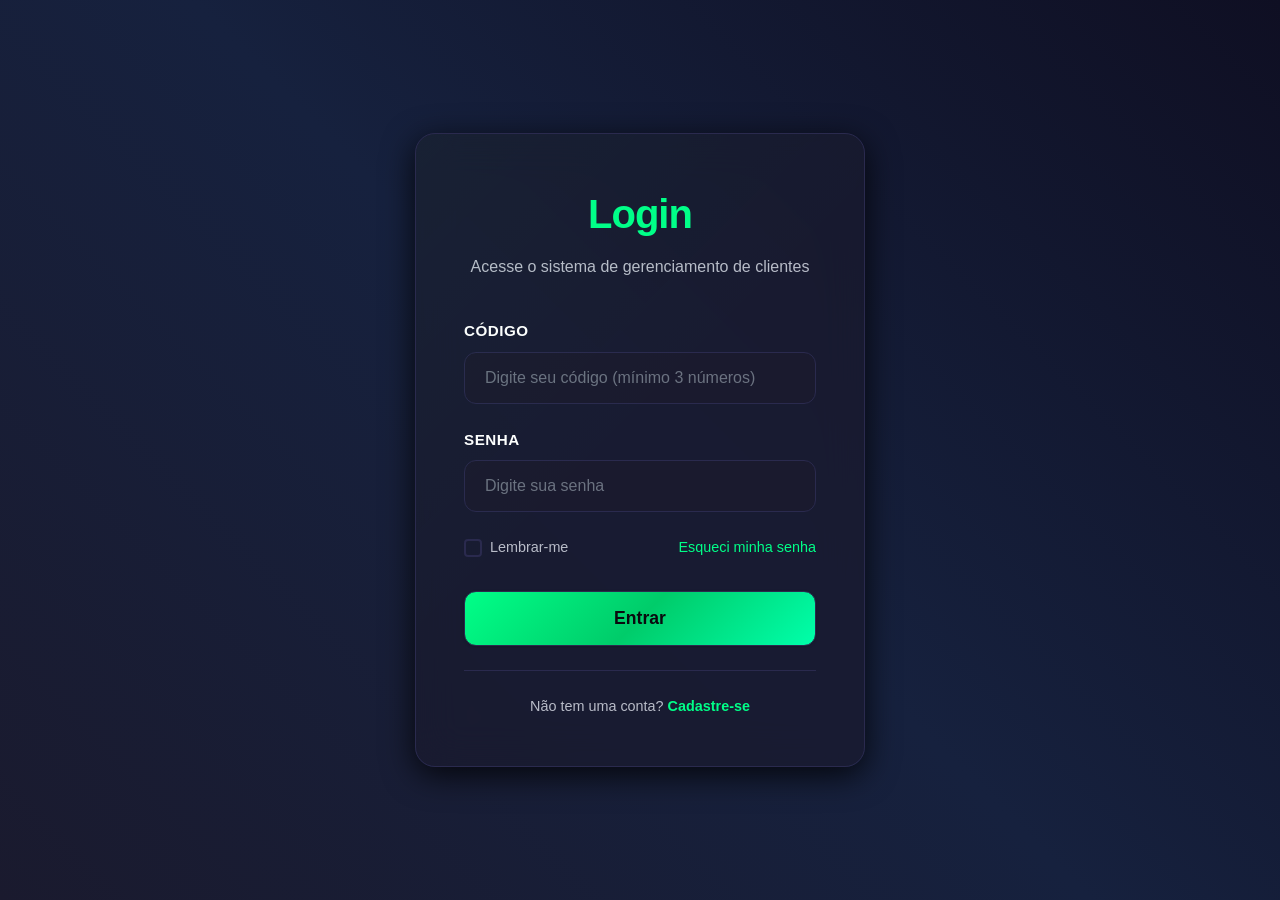
==== src/html/index.html @ c43617f8 "feat:Feito o cadastro de clientes" ====
<!DOCTYPE html>
<html lang="pt-BR">

<head>
  <meta charset="UTF-8" />
  <meta name="viewport" content="width=device-width, initial-scale=1.0" />
  <title>Busca de Clientes</title>
  <link rel="stylesheet" href="../style.css">
</head>

<body>

  <header>
    <div class="header-content">
      <h1>Sistema de Busca de Clientes</h1>
      <div class="user-menu">
        <div class="user-info">
          <span id="user-name">Carregando...</span>
        </div>
        <button id="btn-logout" class="btn-logout" onclick="fazerLogout()">
          <span class="logout-icon">Sair</span>
        </button>
      </div>
    </div>
  </header>

  <main>
    <div class="botoes-principais">
      <button id="btn-todos" onclick="buscarTodosClientes()">Buscar Todos os Clientes</button>
      <button id="btn-cadastrar" onclick="window.location.href='cadastro-cliente.html'" style="background: #27ae60;">Cadastrar Novo Cliente</button>
      <button id="btn-testar" onclick="testarConexaoAPI()" style="background: #f39c12;">Testar Conexão</button>
    </div>
    
    <div class="busca-cpf">
      <label for="cpf">Digite o CPF para busca específica:</label><br>
      <input type="text" id="cpf" maxlength="14" placeholder="Ex: 123.456.789-00" />
      <button id="btn-cpf" onclick="buscarClientePorCpf()">Buscar por CPF</button>
    </div>
    
    <div id="resultado"></div>
    <div id="erro" class="erro hidden"></div>
  </main>

  <script src="../js/script.js"></script>
</body>

</html>
---- src/style.css ----
/* Reset e Base */
* {
  margin: 0;
  padding: 0;
  box-sizing: border-box;
}

:root {
  --primary: #00ff88;
  --primary-dark: #00cc6a;
  --primary-light: #00ffaa;
  --secondary: #1a1a2e;
  --accent: #16213e;
  --success: #00ff88;
  --danger: #ff4757;
  --warning: #ffa502;
  --background: #0a0a0f;
  --surface: #1a1a2e;
  --surface-light: #252542;
  --surface-glass: rgba(26, 26, 46, 0.7);
  --text: #ffffff;
  --text-light: #b8bcc8;
  --text-dim: #6b7280;
  --border: #2a2a4e;
  --border-glow: rgba(0, 255, 136, 0.3);
  --shadow: rgba(0, 255, 136, 0.15);
  --shadow-dark: rgba(0, 0, 0, 0.8);
  --shadow-intense: rgba(0, 255, 136, 0.4);
  --radius: 20px;
  --radius-sm: 12px;
  --glow: rgba(0, 255, 136, 0.5);
  --glow-intense: rgba(0, 255, 136, 0.8);
  --gradient-1: linear-gradient(135deg, #00ff88 0%, #00cc6a 50%, #00ffaa 100%);
  --gradient-2: linear-gradient(45deg, #1a1a2e 0%, #16213e 50%, #0f0f23 100%);
  --gradient-glow: radial-gradient(circle, var(--glow) 0%, transparent 70%);
}

body {
  font-family: 'Inter', -apple-system, BlinkMacSystemFont, 'Segoe UI', Roboto, sans-serif;
  background: var(--gradient-2);
  color: var(--text);
  line-height: 1.6;
  min-height: 100vh;
  position: relative;
  overflow-x: hidden;
}

/* Animated Background */
body::before {
  content: '';
  position: fixed;
  top: 0;
  left: 0;
  width: 100%;
  height: 100%;
  background: 
    radial-gradient(circle at 20% 80%, var(--glow) 0%, transparent 50%),
    radial-gradient(circle at 80% 20%, var(--glow) 0%, transparent 50%),
    radial-gradient(circle at 40% 40%, rgba(0, 255, 136, 0.1) 0%, transparent 50%);
  opacity: 0.6;
  pointer-events: none;
  z-index: 1;
  animation: backgroundPulse 8s ease-in-out infinite;
}

body::after {
  content: '';
  position: fixed;
  top: 0;
  left: 0;
  width: 100%;
  height: 100%;
  background-image: 
    radial-gradient(circle at 25% 25%, rgba(0, 255, 136, 0.1) 0%, transparent 2%),
    radial-gradient(circle at 75% 75%, rgba(0, 255, 136, 0.1) 0%, transparent 2%);
  background-size: 50px 50px, 80px 80px;
  animation: particleFloat 20s linear infinite;
  pointer-events: none;
  z-index: 1;
}

body > * {
  position: relative;
  z-index: 2;
}

/* Header */
header {
  text-align: center;
  padding: 3rem 1rem 2rem;
  animation: slideDown 0.8s ease-out;
}

.header-content {
  display: flex;
  justify-content: space-between;
  align-items: center;
  padding: 2rem;
  max-width: 1200px;
  margin: 0 auto;
}

header h1 {
  font-size: 3.5rem;
  font-weight: 800;
  color: var(--primary);
  margin-bottom: 0.5rem;
  letter-spacing: -1px;
}

.user-menu {
  display: flex;
  align-items: center;
  gap: 1rem;
}

.user-info {
  color: var(--text);
  font-weight: 600;
  font-size: 1rem;
  padding: 0.5rem 1rem;
  background: var(--surface-glass);
  border: 1px solid var(--border);
  border-radius: var(--radius-sm);
  backdrop-filter: blur(10px);
}

.btn-logout {
  background: var(--gradient-2);
  color: var(--background);
  border: 1px solid var(--border);
  padding: 0.75rem 1.25rem;
  border-radius: var(--radius-sm);
  font-size: 0.9rem;
  font-weight: 600;
  cursor: pointer;
  transition: all 0.2s ease;
  display: flex;
  align-items: center;
  gap: 0.5rem;
  box-shadow: 0 1px 3px rgba(0, 0, 0, 0.2);
}

.btn-logout:hover {
  transform: translateY(-1px);
  box-shadow: 0 2px 8px rgba(0, 0, 0, 0.3);
  background: linear-gradient(135deg, #e74c3c, #c0392b);
}

.logout-icon {
  font-size: 1rem;
}

/* Main Container */
main {
  max-width: 900px;
  margin: 0 auto;
  padding: 0 1rem;
  animation: fadeInUp 1s ease-out;
}

/* Button Styles */
.btn {
  padding: 1rem 2rem;
  border: none;
  border-radius: var(--radius-sm);
  font-size: 1rem;
  font-weight: 600;
  cursor: pointer;
  transition: all 0.2s ease;
  text-decoration: none;
  display: inline-flex;
  align-items: center;
  gap: 0.5rem;
}

.btn-primary {
  background: var(--gradient-1);
  color: var(--background);
  border: 1px solid var(--border);
  box-shadow: 0 1px 3px rgba(0, 0, 0, 0.2);
}

.btn-primary:hover {
  transform: translateY(-1px);
  box-shadow: 0 2px 8px rgba(0, 0, 0, 0.3);
}

.btn-success {
  background: var(--gradient-1);
  color: var(--background);
  border: 1px solid var(--border);
  box-shadow: 0 1px 3px rgba(0, 0, 0, 0.2);
}

.btn-success:hover {
  transform: translateY(-1px);
  box-shadow: 0 2px 8px rgba(0, 0, 0, 0.3);
}

.btn-secondary {
  background: var(--surface-glass);
  color: var(--text);
  border: 1px solid var(--border);
  box-shadow: 0 1px 3px rgba(0, 0, 0, 0.2);
}

.btn-secondary:hover {
  transform: translateY(-1px);
  box-shadow: 0 2px 8px rgba(0, 0, 0, 0.3);
  background: var(--surface-light);
}

#btn-todos, #btn-testar, #btn-cadastrar {
  padding: 1.2rem 2.5rem;
  font-size: 1.1rem;
  border-radius: var(--radius-sm);
  font-weight: 600;
  cursor: pointer;
  transition: all 0.2s ease;
  text-decoration: none;
  display: inline-flex;
  align-items: center;
  gap: 0.5rem;
  border: 1px solid transparent;
  animation: slideUp 0.8s ease-out 0.4s both;
}

#btn-todos { 
  background: var(--gradient-1);
  color: var(--background);
  border: 1px solid var(--border);
  box-shadow: 0 1px 3px rgba(0, 0, 0, 0.2);
}

#btn-todos:hover {
  transform: translateY(-1px);
  box-shadow: 0 2px 8px rgba(0, 0, 0, 0.3);
}

#btn-cadastrar { 
  background: var(--gradient-1);
  color: var(--background);
  border: 1px solid var(--border);
  box-shadow: 0 1px 3px rgba(0, 0, 0, 0.2);
}

#btn-cadastrar:hover {
  transform: translateY(-1px);
  box-shadow: 0 2px 8px rgba(0, 0, 0, 0.3);
}

#btn-testar { 
  background: var(--surface-glass);
  color: var(--text);
  border: 1px solid var(--border);
  box-shadow: 0 1px 3px rgba(0, 0, 0, 0.2);
}

#btn-testar:hover {
  transform: translateY(-1px);
  box-shadow: 0 2px 8px rgba(0, 0, 0, 0.3);
  background: var(--surface-light);
}

#btn-cpf {
  background: var(--gradient-1);
  color: var(--background);
  padding: 1rem 2rem;
  border: 1px solid var(--border);
  border-radius: var(--radius-sm);
  font-size: 1rem;
  font-weight: 600;
  cursor: pointer;
  transition: all 0.2s ease;
  width: 100%;
  box-shadow: 0 1px 3px rgba(0, 0, 0, 0.2);
}

#btn-cpf:hover {
  transform: translateY(-1px);
  box-shadow: 0 2px 8px rgba(0, 0, 0, 0.3);
}

.busca-cpf {
  background: var(--surface-glass);
  border: 1px solid var(--border);
  border-radius: var(--radius);
  padding: 2rem;
  margin-bottom: 2rem;
  box-shadow: 0 8px 32px var(--shadow-dark), 0 0 20px var(--shadow);
  backdrop-filter: blur(20px);
  position: relative;
  overflow: hidden;
  animation: slideUp 0.8s ease-out 0.6s both;
}

.busca-cpf::before {
  content: '';
  position: absolute;
  top: 0;
  left: 0;
  width: 100%;
  height: 100%;
  background: linear-gradient(135deg, var(--glow) 0%, transparent 50%);
  opacity: 0.1;
  pointer-events: none;
}

.form-cadastro {
  background: var(--surface-glass);
  border: 1px solid var(--border);
  border-radius: var(--radius);
  padding: 2rem;
  margin-bottom: 2rem;
  box-shadow: 0 8px 32px var(--shadow-dark), 0 0 20px var(--shadow);
  backdrop-filter: blur(20px);
  position: relative;
  overflow: hidden;
  animation: slideUp 0.8s ease-out 0.6s both;
}

.form-cadastro::before {
  content: '';
  position: absolute;
  top: 0;
  left: 0;
  width: 100%;
  height: 100%;
  background: linear-gradient(135deg, var(--glow) 0%, transparent 50%);
  opacity: 0.1;
  pointer-events: none;
}

.form-group label {
  display: block;
  font-weight: 600;
  margin-bottom: 0.75rem;
  color: var(--text);
  font-size: 0.95rem;
  text-transform: uppercase;
  letter-spacing: 0.5px;
}

.form-group input {
  width: 100%;
  padding: 1rem 1.25rem;
  border: 1px solid var(--border);
  border-radius: var(--radius-sm);
  font-size: 1rem;
  transition: all 0.3s cubic-bezier(0.4, 0, 0.2, 1);
  background: var(--surface);
  color: var(--text);
}

.form-group input:focus {
  outline: none;
  border-color: var(--primary);
  box-shadow: 0 0 0 3px var(--shadow), 0 0 20px var(--glow);
  transform: translateY(-1px);
  background: var(--surface-light);
}

.form-group input::placeholder {
  color: var(--text-dim);
}

#cpf {
  width: 100%;
  padding: 1rem 1.25rem;
  border: 1px solid var(--border);
  border-radius: var(--radius-sm);
  font-size: 1.1rem;
  transition: all 0.3s cubic-bezier(0.4, 0, 0.2, 1);
  background: var(--surface);
  color: var(--text);
  margin-bottom: 1.5rem;
}

#cpf:focus {
  outline: none;
  border-color: var(--primary);
  box-shadow: 0 0 0 3px var(--shadow), 0 0 20px var(--glow);
  transform: translateY(-1px);
  background: var(--surface-light);
}

#cpf::placeholder {
  color: var(--text-dim);
}

/* Results */
#resultado, #resultado-cadastro {
  background: var(--surface-glass);
  border: 1px solid var(--border);
  border-radius: var(--radius);
  padding: 2rem;
  margin-bottom: 2rem;
  box-shadow: 0 8px 32px var(--shadow-dark), 0 0 20px var(--shadow);
  backdrop-filter: blur(20px);
  min-height: 200px;
  position: relative;
  overflow: hidden;
  animation: fadeIn 0.8s ease-out;
}

#resultado::before, #resultado-cadastro::before {
  content: '';
  position: absolute;
  top: 0;
  left: 0;
  width: 100%;
  height: 100%;
  background: linear-gradient(135deg, var(--glow) 0%, transparent 50%);
  opacity: 0.05;
  pointer-events: none;
}

.cliente-card {
  background: var(--surface-glass);
  border: 1px solid var(--border);
  border-radius: var(--radius);
  padding: 2rem;
  margin-bottom: 1.5rem;
  position: relative;
  border-left: 4px solid var(--primary);
  backdrop-filter: blur(10px);
  box-shadow: 0 4px 20px var(--shadow-dark);
  transition: all 0.3s cubic-bezier(0.4, 0, 0.2, 1);
  animation: slideInLeft 0.6s ease-out;
}

.cliente-card::before {
  content: '';
  position: absolute;
  top: 0;
  left: 0;
  width: 100%;
  height: 100%;
  background: linear-gradient(135deg, var(--glow) 0%, transparent 50%);
  opacity: 0.05;
  pointer-events: none;
  transition: opacity 0.3s ease;
}

.cliente-card:hover {
  transform: translateY(-3px) scale(1.01);
  box-shadow: 0 10px 40px var(--shadow-intense), 0 0 30px var(--glow);
  border-color: var(--border-glow);
}

.cliente-card:hover::before {
  opacity: 0.1;
}

.cliente-card h3 {
  color: var(--text);
  margin-bottom: 1rem;
  font-size: 1.4rem;
  font-weight: 700;
  background: linear-gradient(135deg, var(--text) 0%, var(--primary-light) 100%);
  -webkit-background-clip: text;
  -webkit-text-fill-color: transparent;
  background-clip: text;
}

.cliente-card p {
  margin: 0.75rem 0;
  color: var(--text-light);
  font-size: 1rem;
  line-height: 1.6;
}

.cliente-card p strong {
  color: var(--text);
  font-weight: 600;
}

.cliente-card .cpf {
  background: var(--gradient-1);
  color: var(--background);
  padding: 0.4rem 0.8rem;
  border-radius: var(--radius-sm);
  font-weight: 700;
  font-size: 0.9rem;
  display: inline-block;
  border: 1px solid var(--border-glow);
  box-shadow: 0 2px 10px var(--shadow);
  text-transform: uppercase;
  letter-spacing: 0.5px;
}

/* Error States */
.erro {
  background: #fef2f2;
  border: 1px solid #fecaca;
  color: #dc2626;
  padding: 1rem;
  border-radius: var(--radius);
  margin-top: 1rem;
}

.erro::before {
  content: '!';
  display: inline-block;
  width: 1.25rem;
  height: 1.25rem;
  background: var(--danger);
  color: white;
  border-radius: 50%;
  text-align: center;
  line-height: 1.25rem;
  margin-right: 0.5rem;
  font-weight: bold;
}

/* Loading State */
.loading {
  text-align: center;
  color: var(--text-light);
  padding: 2rem;
}

.loading::before {
  content: '';
  display: inline-block;
  width: 1rem;
  height: 1rem;
  border: 2px solid var(--border);
  border-top: 2px solid var(--primary);
  border-radius: 50%;
  animation: spin 1s linear infinite;
  margin-right: 0.5rem;
}

/* Utility Classes */
.hidden {
  display: none;
}

/* Modal */
.modal {
  position: fixed;
  top: 0;
  left: 0;
  width: 100%;
  height: 100%;
  background: rgba(0, 0, 0, 0.5);
  display: flex;
  justify-content: center;
  align-items: center;
  z-index: 1000;
}

.modal-content {
  background: var(--surface);
  border-radius: var(--radius);
  max-width: 500px;
  width: 90%;
  max-height: 90vh;
  overflow-y: auto;
  box-shadow: 0 10px 25px rgba(0, 0, 0, 0.2);
}

.modal-header {
  display: flex;
  justify-content: space-between;
  align-items: center;
  padding: 1.5rem;
  border-bottom: 1px solid var(--border);
}

.modal-header h2 {
  color: var(--text);
  font-size: 1.25rem;
  font-weight: 600;
}

.fechar-modal {
  background: none;
  border: none;
  font-size: 1.5rem;
  color: var(--text-light);
  cursor: pointer;
  padding: 0.5rem;
  border-radius: 6px;
  transition: all 0.2s ease;
}

.fechar-modal:hover {
  background: var(--background);
  color: var(--danger);
}

/* Form Buttons */
.form-buttons {
  display: flex;
  gap: 1rem;
  justify-content: flex-end;
  padding: 1.5rem;
  border-top: 1px solid var(--border);
}

.btn-salvar {
  background: var(--gradient-1);
  color: var(--background);
  border: 1px solid var(--border);
  padding: 1rem 2rem;
  border-radius: var(--radius-sm);
  font-weight: 600;
  cursor: pointer;
  transition: all 0.2s ease;
  box-shadow: 0 1px 3px rgba(0, 0, 0, 0.2);
}

.btn-salvar:hover {
  transform: translateY(-1px);
  box-shadow: 0 2px 8px rgba(0, 0, 0, 0.3);
}

.btn-cancelar, .btn-voltar {
  background: var(--surface-glass);
  color: var(--text);
  border: 1px solid var(--border);
  padding: 1rem 2rem;
  border-radius: var(--radius-sm);
  font-weight: 600;
  cursor: pointer;
  transition: all 0.2s ease;
  box-shadow: 0 1px 3px rgba(0, 0, 0, 0.2);
}

.btn-cancelar:hover, .btn-voltar:hover {
  transform: translateY(-1px);
  box-shadow: 0 2px 8px rgba(0, 0, 0, 0.3);
  background: var(--surface-light);
}

.btn-novo {
  background: var(--gradient-1);
  color: var(--background);
  border: 1px solid var(--border);
  padding: 1rem 2rem;
  border-radius: var(--radius-sm);
  font-weight: 600;
  cursor: pointer;
  transition: all 0.2s ease;
  box-shadow: 0 1px 3px rgba(0, 0, 0, 0.2);
}

.btn-novo:hover {
  transform: translateY(-1px);
  box-shadow: 0 2px 8px rgba(0, 0, 0, 0.3);
}

/* Details */
details {
  margin-top: 1rem;
}

summary {
  cursor: pointer;
  font-weight: 500;
  color: var(--primary);
  padding: 0.5rem;
  border-radius: 6px;
  transition: background 0.2s ease;
}

summary:hover {
  background: rgba(37, 99, 235, 0.05);
}

pre {
  background: var(--background);
  padding: 1rem;
  border-radius: 6px;
  overflow-x: auto;
  font-size: 0.875rem;
  border: 1px solid var(--border);
  margin-top: 0.5rem;
}

/* Advanced Animations */
@keyframes spin {
  0% { transform: rotate(0deg); }
  100% { transform: rotate(360deg); }
}

@keyframes fadeIn {
  from { opacity: 0; }
  to { opacity: 1; }
}

@keyframes fadeInUp {
  from {
    opacity: 0;
    transform: translateY(30px);
  }
  to {
    opacity: 1;
    transform: translateY(0);
  }
}

@keyframes slideDown {
  from {
    opacity: 0;
    transform: translateY(-30px);
  }
  to {
    opacity: 1;
    transform: translateY(0);
  }
}

@keyframes slideUp {
  from {
    opacity: 0;
    transform: translateY(30px);
  }
  to {
    opacity: 1;
    transform: translateY(0);
  }
}

@keyframes slideInLeft {
  from {
    opacity: 0;
    transform: translateX(-30px);
  }
  to {
    opacity: 1;
    transform: translateX(0);
  }
}

@keyframes glow {
  from {
    text-shadow: 0 0 20px var(--glow);
  }
  to {
    text-shadow: 0 0 30px var(--glow-intense), 0 0 40px var(--primary);
  }
}

@keyframes backgroundPulse {
  0%, 100% {
    opacity: 0.6;
  }
  50% {
    opacity: 0.8;
  }
}

@keyframes particleFloat {
  0% {
    transform: translateY(0px) translateX(0px);
  }
  25% {
    transform: translateY(-20px) translateX(10px);
  }
  50% {
    transform: translateY(0px) translateX(20px);
  }
  75% {
    transform: translateY(20px) translateX(10px);
  }
  100% {
    transform: translateY(0px) translateX(0px);
  }
}

@keyframes pulse {
  0%, 100% {
    transform: scale(1);
  }
  50% {
    transform: scale(1.05);
  }
}

@keyframes shimmer {
  0% {
    background-position: -1000px 0;
  }
  100% {
    background-position: 1000px 0;
  }
}

/* Login Page Styles */
.login-container {
  display: flex;
  justify-content: center;
  align-items: center;
  min-height: 100vh;
  padding: 2rem;
  background: var(--gradient-2);
}

.login-card {
  background: var(--surface-glass);
  border: 1px solid var(--border);
  border-radius: var(--radius);
  padding: 3rem;
  width: 100%;
  max-width: 450px;
  box-shadow: 0 8px 32px var(--shadow-dark);
  backdrop-filter: blur(20px);
  position: relative;
  overflow: hidden;
  animation: slideUp 0.8s ease-out;
}

.login-card::before {
  content: '';
  position: absolute;
  top: 0;
  left: 0;
  width: 100%;
  height: 100%;
  background: linear-gradient(135deg, var(--glow) 0%, transparent 50%);
  opacity: 0.05;
  pointer-events: none;
}

.login-header {
  text-align: center;
  margin-bottom: 2.5rem;
}

.login-header h1 {
  font-size: 2.5rem;
  font-weight: 800;
  color: var(--primary);
  margin-bottom: 0.5rem;
  letter-spacing: -1px;
}

.login-header p {
  color: var(--text-light);
  font-size: 1rem;
  margin: 0;
}

.login-options {
  display: flex;
  justify-content: space-between;
  align-items: center;
  margin-bottom: 2rem;
  font-size: 0.9rem;
}

.checkbox-container {
  display: flex;
  align-items: center;
  gap: 0.5rem;
  color: var(--text-light);
  cursor: pointer;
  user-select: none;
}

.checkbox-container input[type="checkbox"] {
  display: none;
}

.checkmark {
  width: 18px;
  height: 18px;
  border: 2px solid var(--border);
  border-radius: 4px;
  display: inline-block;
  position: relative;
  transition: all 0.2s ease;
}

.checkbox-container input[type="checkbox"]:checked + .checkmark {
  background: var(--primary);
  border-color: var(--primary);
}

.checkbox-container input[type="checkbox"]:checked + .checkmark::after {
  content: 'L';
  position: absolute;
  left: 3px;
  top: -2px;
  color: var(--background);
  font-weight: bold;
  font-size: 12px;
}

.forgot-password {
  color: var(--primary);
  text-decoration: none;
  font-size: 0.9rem;
  transition: color 0.2s ease;
}

.forgot-password:hover {
  color: var(--primary-light);
  text-decoration: underline;
}

.btn-login {
  width: 100%;
  background: var(--gradient-1);
  color: var(--background);
  border: 1px solid var(--border);
  padding: 1rem 2rem;
  border-radius: var(--radius-sm);
  font-size: 1.1rem;
  font-weight: 600;
  cursor: pointer;
  transition: all 0.2s ease;
  box-shadow: 0 1px 3px rgba(0, 0, 0, 0.2);
  margin-bottom: 1.5rem;
}

.btn-login:hover:not(:disabled) {
  transform: translateY(-1px);
  box-shadow: 0 2px 8px rgba(0, 0, 0, 0.3);
}

.btn-login:disabled {
  opacity: 0.7;
  cursor: not-allowed;
  transform: none;
}

.login-footer {
  text-align: center;
  padding-top: 1.5rem;
  border-top: 1px solid var(--border);
}

.login-footer p {
  color: var(--text-light);
  font-size: 0.9rem;
  margin: 0;
}

.login-footer a {
  color: var(--primary);
  text-decoration: none;
  font-weight: 600;
  transition: color 0.2s ease;
}

.login-footer a:hover {
  color: var(--primary-light);
  text-decoration: underline;
}

/* Login Error Styles */
#erro-login {
  background: rgba(255, 71, 87, 0.1);
  border: 1px solid var(--danger);
  color: var(--danger);
  padding: 1rem;
  border-radius: var(--radius-sm);
  margin-top: 1rem;
  text-align: center;
  animation: shake 0.5s ease-in-out;
}

@keyframes shake {
  0%, 100% { transform: translateX(0); }
  25% { transform: translateX(-10px); }
  75% { transform: translateX(10px); }
}

/* Responsive */
@media (max-width: 768px) {
  .header-content {
    flex-direction: column;
    gap: 1rem;
    text-align: center;
  }

  .user-menu {
    width: 100%;
    justify-content: center;
  }

  header h1 {
    font-size: 2rem;
    margin-bottom: 0;
  }

  .botoes-principais {
    flex-direction: column;
    align-items: center;
  }

  .btn {
    width: 100%;
    max-width: 300px;
    justify-content: center;
  }

  .card {
    padding: 1rem;
  }

  .form-buttons {
    flex-direction: column;
  }

  .modal-content {
    width: 95%;
    margin: 1rem;
  }
}

/* Responsive Login */
@media (max-width: 768px) {
  .login-container {
    padding: 1rem;
  }
  
  .login-card {
    padding: 2rem;
    margin: 1rem;
  }
  
  .login-header h1 {
    font-size: 2rem;
  }
  
  .login-options {
    flex-direction: column;
    gap: 1rem;
    align-items: flex-start;
  }
}

/* User Registration Page Styles */
.cadastro-container {
  display: flex;
  justify-content: center;
  align-items: center;
  min-height: 100vh;
  padding: 2rem;
  background: var(--gradient-2);
}

.cadastro-card {
  background: var(--surface-glass);
  border: 1px solid var(--border);
  border-radius: var(--radius);
  padding: 3rem;
  width: 100%;
  max-width: 600px;
  box-shadow: 0 8px 32px var(--shadow-dark);
  backdrop-filter: blur(20px);
  position: relative;
  overflow: hidden;
  animation: slideUp 0.8s ease-out;
}

.cadastro-card::before {
  content: '';
  position: absolute;
  top: 0;
  left: 0;
  width: 100%;
  height: 100%;
  background: linear-gradient(135deg, var(--glow) 0%, transparent 50%);
  opacity: 0.05;
  pointer-events: none;
}

.cadastro-header {
  text-align: center;
  margin-bottom: 2.5rem;
}

.cadastro-header h1 {
  font-size: 2.5rem;
  font-weight: 800;
  color: var(--primary);
  margin-bottom: 0.5rem;
  letter-spacing: -1px;
}

.cadastro-header p {
  color: var(--text-light);
  font-size: 1rem;
  margin: 0;
}

.form-row {
  display: grid;
  grid-template-columns: 1fr 1fr;
  gap: 1rem;
  margin-bottom: 1rem;
}

.form-group {
  margin-bottom: 1.5rem;
}

.form-group label {
  display: block;
  font-weight: 600;
  margin-bottom: 0.5rem;
  color: var(--text);
  font-size: 0.95rem;
  text-transform: uppercase;
  letter-spacing: 0.5px;
}

.form-group input,
.form-group select {
  width: 100%;
  padding: 1rem 1.25rem;
  border: 1px solid var(--border);
  border-radius: var(--radius-sm);
  font-size: 1rem;
  transition: all 0.3s cubic-bezier(0.4, 0, 0.2, 1);
  background: var(--surface);
  color: var(--text);
}

.form-group input:focus,
.form-group select:focus {
  outline: none;
  border-color: var(--primary);
  box-shadow: 0 0 0 3px var(--shadow);
  transform: translateY(-1px);
  background: var(--surface-light);
}

.form-group input::placeholder,
.form-group select::placeholder {
  color: var(--text-dim);
}

.form-group select {
  cursor: pointer;
}

.password-strength {
  margin-top: 0.5rem;
}

.strength-bar {
  height: 4px;
  background: var(--border);
  border-radius: 2px;
  width: 0%;
  transition: all 0.3s ease;
  margin-bottom: 0.25rem;
}

.strength-text {
  font-size: 0.8rem;
  color: var(--text-light);
}

.terms-section {
  margin: 2rem 0;
}

.terms-section .checkbox-container {
  margin-bottom: 0;
}

.terms-link {
  color: var(--primary);
  text-decoration: none;
  font-weight: 600;
  transition: color 0.2s ease;
}

.terms-link:hover {
  color: var(--primary-light);
  text-decoration: underline;
}

.btn-cadastrar {
  background: var(--gradient-1);
  color: var(--background);
  border: 1px solid var(--border);
  padding: 1rem 2rem;
  border-radius: var(--radius-sm);
  font-size: 1.1rem;
  font-weight: 600;
  cursor: pointer;
  transition: all 0.2s ease;
  box-shadow: 0 1px 3px rgba(0, 0, 0, 0.2);
}

.btn-cadastrar:hover:not(:disabled) {
  transform: translateY(-1px);
  box-shadow: 0 2px 8px rgba(0, 0, 0, 0.3);
}

.btn-cadastrar:disabled {
  opacity: 0.7;
  cursor: not-allowed;
  transform: none;
}

.sucesso {
  background: rgba(0, 255, 136, 0.1);
  border: 1px solid var(--success);
  color: var(--success);
  padding: 1rem;
  border-radius: var(--radius-sm);
  margin-top: 1rem;
  text-align: center;
  animation: fadeIn 0.5s ease-in-out;
}

.error-text {
  color: var(--danger);
  font-size: 0.8rem;
  margin-top: 0.25rem;
  display: block;
  opacity: 0;
  transition: opacity 0.3s ease;
}

.error-text:not(.hidden) {
  opacity: 1;
}

/* Responsive Registration */
@media (max-width: 768px) {
  .cadastro-container {
    padding: 1rem;
  }
  
  .cadastro-card {
    padding: 2rem;
    margin: 1rem;
    max-width: 100%;
  }
  
  .cadastro-header h1 {
    font-size: 2rem;
  }
  
  .form-row {
    grid-template-columns: 1fr;
    gap: 0;
  }
  
  .form-buttons {
    flex-direction: column;
    gap: 1rem;
  }
  
  .btn-cancelar,
  .btn-cadastrar {
    width: 100%;
  }
}

/* Responsive Login */
@media (max-width: 768px) {
  .login-container {
    padding: 1rem;
  }
  
  .login-card {
    padding: 2rem;
    margin: 1rem;
  }
  
  .login-header h1 {
    font-size: 2rem;
  }
  
  .login-options {
    flex-direction: column;
    gap: 1rem;
    align-items: flex-start;
  }
}
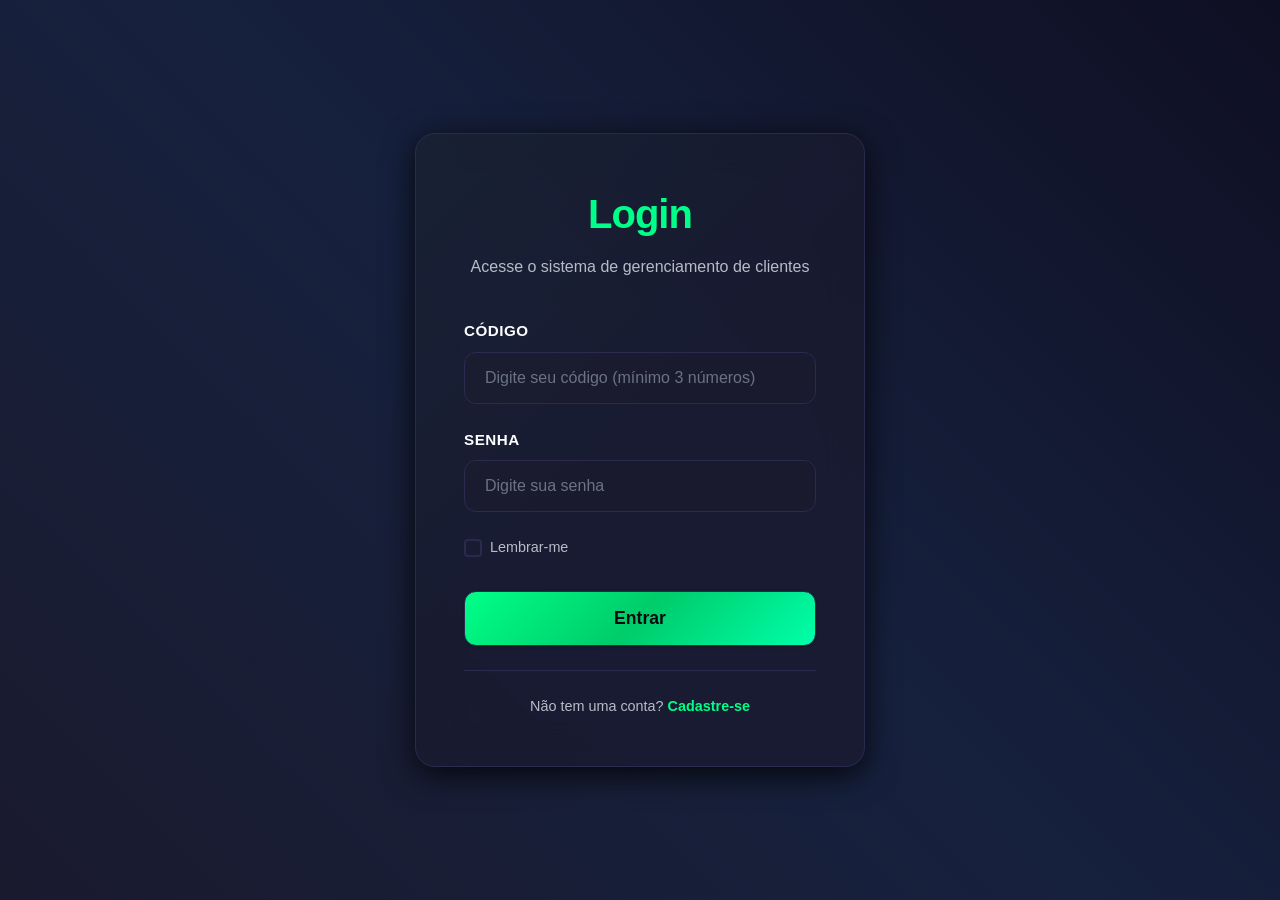
==== commit 6c2c0d67: "feat/cadastro-produto" ====
--- a/src/html/index.html
+++ b/src/html/index.html
@@ -28,6 +28,7 @@
     <div class="botoes-principais">
       <button id="btn-todos" onclick="buscarTodosClientes()">Buscar Todos os Clientes</button>
       <button id="btn-cadastrar" onclick="window.location.href='cadastro-cliente.html'" style="background: #27ae60;">Cadastrar Novo Cliente</button>
+      <button id="btn-produto" onclick="window.location.href='cadastro-produto.html'" style="background: #27ae60;">Cadastrar Novo Produto</button>
       <button id="btn-testar" onclick="testarConexaoAPI()" style="background: #f39c12;">Testar Conexão</button>
     </div>
     
--- a/src/style.css
+++ b/src/style.css
@@ -1183,19 +1183,84 @@
 .btn-cadastrar {
   background: var(--gradient-1);
   color: var(--background);
-  border: 1px solid var(--border);
+  border: none;
   padding: 1rem 2rem;
   border-radius: var(--radius-sm);
   font-size: 1.1rem;
   font-weight: 600;
   cursor: pointer;
-  transition: all 0.2s ease;
-  box-shadow: 0 1px 3px rgba(0, 0, 0, 0.2);
+  transition: all 0.3s ease;
+  box-shadow: 0 4px 15px rgba(0, 0, 0, 0.2);
+  transform: translateY(0);
+  position: relative;
+  overflow: hidden;
 }
 
 .btn-cadastrar:hover:not(:disabled) {
-  transform: translateY(-1px);
-  box-shadow: 0 2px 8px rgba(0, 0, 0, 0.3);
+  transform: translateY(-2px);
+  box-shadow: 0 6px 20px rgba(0, 0, 0, 0.3);
+}
+
+.btn-cadastrar:active:not(:disabled) {
+  transform: translateY(-1px);
+  box-shadow: 0 3px 10px rgba(0, 0, 0, 0.3);
+}
+
+.btn-cadastrar::before {
+  content: '';
+  position: absolute;
+  top: 0;
+  left: -100%;
+  width: 100%;
+  height: 100%;
+  background: linear-gradient(90deg, transparent, rgba(255, 255, 255, 0.2), transparent);
+  transition: left 0.5s;
+}
+
+.btn-cadastrar:hover::before {
+  left: 100%;
+}
+
+.botoes-principais button {
+  background: var(--gradient-1);
+  color: var(--background);
+  border: none;
+  padding: 1rem 2rem;
+  border-radius: var(--radius-sm);
+  font-size: 1.1rem;
+  font-weight: 600;
+  cursor: pointer;
+  transition: all 0.3s ease;
+  box-shadow: 0 4px 15px rgba(0, 0, 0, 0.2);
+  transform: translateY(0);
+  position: relative;
+  overflow: hidden;
+  min-width: 200px;
+}
+
+.botoes-principais button:hover:not(:disabled) {
+  transform: translateY(-2px);
+  box-shadow: 0 6px 20px rgba(0, 0, 0, 0.3);
+}
+
+.botoes-principais button:active:not(:disabled) {
+  transform: translateY(-1px);
+  box-shadow: 0 3px 10px rgba(0, 0, 0, 0.3);
+}
+
+.botoes-principais button::before {
+  content: '';
+  position: absolute;
+  top: 0;
+  left: -100%;
+  width: 100%;
+  height: 100%;
+  background: linear-gradient(90deg, transparent, rgba(255, 255, 255, 0.2), transparent);
+  transition: left 0.5s;
+}
+
+.botoes-principais button:hover::before {
+  left: 100%;
 }
 
 .btn-cadastrar:disabled {
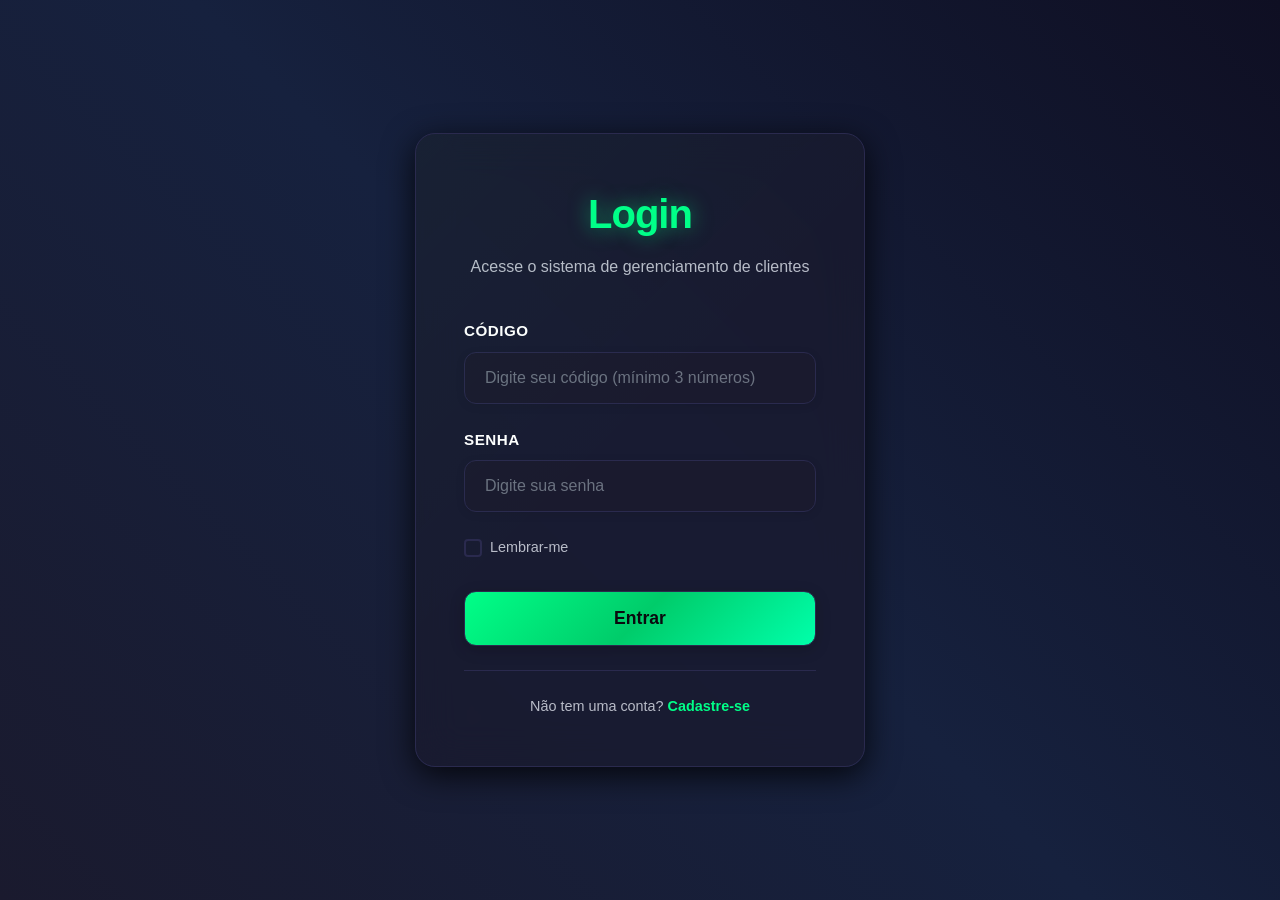
==== commit 3e997e96: "feat:busca por id agora" ====
--- a/src/html/index.html
+++ b/src/html/index.html
@@ -27,15 +27,22 @@
   <main>
     <div class="botoes-principais">
       <button id="btn-todos" onclick="buscarTodosClientes()">Buscar Todos os Clientes</button>
-      <button id="btn-cadastrar" onclick="window.location.href='cadastro-cliente.html'" style="background: #27ae60;">Cadastrar Novo Cliente</button>
-      <button id="btn-produto" onclick="window.location.href='cadastro-produto.html'" style="background: #27ae60;">Cadastrar Novo Produto</button>
-      <button id="btn-testar" onclick="testarConexaoAPI()" style="background: #f39c12;">Testar Conexão</button>
+      <button id="btn-cadastrar" onclick="window.location.href='cadastro-cliente.html'">Cadastrar Novo Cliente</button>
+      <button id="btn-produto" onclick="window.location.href='cadastro-produto.html'">Cadastrar Novo Produto</button>
+      <button id="btn-mostrar-produtos" onclick="buscarTodosProdutos()">Mostrar Todos os Produtos</button>
+      <button id="btn-testar" onclick="testarConexaoAPI()">Testar Conexão</button>
     </div>
     
     <div class="busca-cpf">
       <label for="cpf">Digite o CPF para busca específica:</label><br>
       <input type="text" id="cpf" maxlength="14" placeholder="Ex: 123.456.789-00" />
       <button id="btn-cpf" onclick="buscarClientePorCpf()">Buscar por CPF</button>
+    </div>
+    
+    <div class="busca-id-produto busca-cpf">
+      <label for="id-produto">Digite o ID do produto:</label><br>
+      <input type="number" id="id-produto" placeholder="Ex: 1" />
+      <button id="btn-id-produto" onclick="buscarProdutoPorId()">Buscar por ID</button>
     </div>
     
     <div id="resultado"></div>
--- a/src/style.css
+++ b/src/style.css
@@ -1,51 +1,66 @@
-/* Reset e Base */
+/* ===================================
+   SISTEMA DE BUSCA DE CLIENTES
+   Estilo Organizado e Moderno
+   =================================== */
+
+/* ===== VARIÁVEIS DE CORES ===== */
+:root {
+  /* Cores Principais - Verde */
+  --primary-green: #00ff88;
+  --primary-green-dark: #00cc6a;
+  --primary-green-light: #00ffaa;
+  --green-gradient: linear-gradient(135deg, #00ff88 0%, #00cc6a 50%, #00ffaa 100%);
+  
+  /* Cores de Fundo */
+  --bg-primary: #0a0a0f;
+  --bg-secondary: #1a1a2e;
+  --bg-tertiary: #16213e;
+  --bg-surface: #252542;
+  --bg-glass: rgba(26, 26, 46, 0.7);
+  
+  /* Cores de Texto */
+  --text-primary: #ffffff;
+  --text-secondary: #b8bcc8;
+  --text-muted: #6b7280;
+  
+  /* Cores de Interface */
+  --border-color: #2a2a4e;
+  --border-glow: rgba(0, 255, 136, 0.3);
+  
+  /* Sombras e Efeitos */
+  --shadow-soft: rgba(0, 255, 136, 0.15);
+  --shadow-medium: rgba(0, 0, 0, 0.8);
+  --shadow-intense: rgba(0, 255, 136, 0.4);
+  --glow-subtle: rgba(0, 255, 136, 0.5);
+  --glow-bright: rgba(0, 255, 136, 0.8);
+  
+  /* Bordas e Formas */
+  --border-radius-sm: 12px;
+  --border-radius-md: 20px;
+  
+  /* Gradientes */
+  --gradient-dark: linear-gradient(45deg, #1a1a2e 0%, #16213e 50%, #0f0f23 100%);
+  --gradient-glow: radial-gradient(circle, var(--glow-subtle) 0%, transparent 70%);
+}
+
+/* ===== RESET E BASE ===== */
 * {
   margin: 0;
   padding: 0;
   box-sizing: border-box;
 }
 
-:root {
-  --primary: #00ff88;
-  --primary-dark: #00cc6a;
-  --primary-light: #00ffaa;
-  --secondary: #1a1a2e;
-  --accent: #16213e;
-  --success: #00ff88;
-  --danger: #ff4757;
-  --warning: #ffa502;
-  --background: #0a0a0f;
-  --surface: #1a1a2e;
-  --surface-light: #252542;
-  --surface-glass: rgba(26, 26, 46, 0.7);
-  --text: #ffffff;
-  --text-light: #b8bcc8;
-  --text-dim: #6b7280;
-  --border: #2a2a4e;
-  --border-glow: rgba(0, 255, 136, 0.3);
-  --shadow: rgba(0, 255, 136, 0.15);
-  --shadow-dark: rgba(0, 0, 0, 0.8);
-  --shadow-intense: rgba(0, 255, 136, 0.4);
-  --radius: 20px;
-  --radius-sm: 12px;
-  --glow: rgba(0, 255, 136, 0.5);
-  --glow-intense: rgba(0, 255, 136, 0.8);
-  --gradient-1: linear-gradient(135deg, #00ff88 0%, #00cc6a 50%, #00ffaa 100%);
-  --gradient-2: linear-gradient(45deg, #1a1a2e 0%, #16213e 50%, #0f0f23 100%);
-  --gradient-glow: radial-gradient(circle, var(--glow) 0%, transparent 70%);
-}
-
 body {
   font-family: 'Inter', -apple-system, BlinkMacSystemFont, 'Segoe UI', Roboto, sans-serif;
-  background: var(--gradient-2);
-  color: var(--text);
+  background: var(--gradient-dark);
+  color: var(--text-primary);
   line-height: 1.6;
   min-height: 100vh;
   position: relative;
   overflow-x: hidden;
 }
 
-/* Animated Background */
+/* ===== ANIMAÇÕES DE FUNDO ===== */
 body::before {
   content: '';
   position: fixed;
@@ -54,8 +69,8 @@
   width: 100%;
   height: 100%;
   background: 
-    radial-gradient(circle at 20% 80%, var(--glow) 0%, transparent 50%),
-    radial-gradient(circle at 80% 20%, var(--glow) 0%, transparent 50%),
+    radial-gradient(circle at 20% 80%, var(--glow-subtle) 0%, transparent 50%),
+    radial-gradient(circle at 80% 20%, var(--glow-subtle) 0%, transparent 50%),
     radial-gradient(circle at 40% 40%, rgba(0, 255, 136, 0.1) 0%, transparent 50%);
   opacity: 0.6;
   pointer-events: none;
@@ -84,7 +99,7 @@
   z-index: 2;
 }
 
-/* Header */
+/* ===== CABEÇALHO ===== */
 header {
   text-align: center;
   padding: 3rem 1rem 2rem;
@@ -103,9 +118,10 @@
 header h1 {
   font-size: 3.5rem;
   font-weight: 800;
-  color: var(--primary);
+  color: var(--primary-green);
   margin-bottom: 0.5rem;
   letter-spacing: -1px;
+  text-shadow: 0 0 20px var(--glow-subtle);
 }
 
 .user-menu {
@@ -115,180 +131,85 @@
 }
 
 .user-info {
-  color: var(--text);
+  color: var(--text-primary);
   font-weight: 600;
   font-size: 1rem;
   padding: 0.5rem 1rem;
-  background: var(--surface-glass);
-  border: 1px solid var(--border);
-  border-radius: var(--radius-sm);
+  background: var(--bg-glass);
+  border: 1px solid var(--border-color);
+  border-radius: var(--border-radius-sm);
   backdrop-filter: blur(10px);
-}
-
-.btn-logout {
-  background: var(--gradient-2);
-  color: var(--background);
-  border: 1px solid var(--border);
-  padding: 0.75rem 1.25rem;
-  border-radius: var(--radius-sm);
-  font-size: 0.9rem;
+  box-shadow: 0 4px 15px var(--shadow-soft);
+}
+
+/* ===== BOTÕES PRINCIPAIS ===== */
+.botoes-principais {
+  display: flex;
+  flex-wrap: wrap;
+  justify-content: center;
+  gap: 1.5rem;
+  margin-bottom: 2rem;
+  padding: 0 1rem;
+}
+
+.botoes-principais button {
+  background: var(--green-gradient);
+  color: var(--bg-primary);
+  border: 1px solid var(--border-color);
+  padding: 1.2rem 2.5rem;
+  border-radius: var(--border-radius-sm);
+  font-size: 1.1rem;
   font-weight: 600;
   cursor: pointer;
-  transition: all 0.2s ease;
-  display: flex;
-  align-items: center;
-  gap: 0.5rem;
-  box-shadow: 0 1px 3px rgba(0, 0, 0, 0.2);
-}
-
-.btn-logout:hover {
-  transform: translateY(-1px);
-  box-shadow: 0 2px 8px rgba(0, 0, 0, 0.3);
-  background: linear-gradient(135deg, #e74c3c, #c0392b);
-}
-
-.logout-icon {
-  font-size: 1rem;
-}
-
-/* Main Container */
-main {
-  max-width: 900px;
-  margin: 0 auto;
-  padding: 0 1rem;
-  animation: fadeInUp 1s ease-out;
-}
-
-/* Button Styles */
-.btn {
-  padding: 1rem 2rem;
-  border: none;
-  border-radius: var(--radius-sm);
-  font-size: 1rem;
-  font-weight: 600;
-  cursor: pointer;
-  transition: all 0.2s ease;
+  transition: all 0.3s cubic-bezier(0.4, 0, 0.2, 1);
+  box-shadow: 0 4px 15px rgba(0, 0, 0, 0.2);
+  transform: translateY(0);
+  position: relative;
+  overflow: hidden;
+  min-width: 200px;
   text-decoration: none;
   display: inline-flex;
   align-items: center;
+  justify-content: center;
   gap: 0.5rem;
-}
-
-.btn-primary {
-  background: var(--gradient-1);
-  color: var(--background);
-  border: 1px solid var(--border);
-  box-shadow: 0 1px 3px rgba(0, 0, 0, 0.2);
-}
-
-.btn-primary:hover {
+  animation: slideUp 0.8s ease-out 0.4s both;
+}
+
+.botoes-principais button::before {
+  content: '';
+  position: absolute;
+  top: 0;
+  left: -100%;
+  width: 100%;
+  height: 100%;
+  background: linear-gradient(90deg, transparent, rgba(255, 255, 255, 0.2), transparent);
+  transition: left 0.5s;
+}
+
+.botoes-principais button:hover:not(:disabled) {
+  transform: translateY(-2px);
+  box-shadow: 0 6px 20px rgba(0, 0, 0, 0.3);
+  border-color: var(--border-glow);
+}
+
+.botoes-principais button:hover:not(:disabled)::before {
+  left: 100%;
+}
+
+.botoes-principais button:active:not(:disabled) {
   transform: translateY(-1px);
-  box-shadow: 0 2px 8px rgba(0, 0, 0, 0.3);
-}
-
-.btn-success {
-  background: var(--gradient-1);
-  color: var(--background);
-  border: 1px solid var(--border);
-  box-shadow: 0 1px 3px rgba(0, 0, 0, 0.2);
-}
-
-.btn-success:hover {
-  transform: translateY(-1px);
-  box-shadow: 0 2px 8px rgba(0, 0, 0, 0.3);
-}
-
-.btn-secondary {
-  background: var(--surface-glass);
-  color: var(--text);
-  border: 1px solid var(--border);
-  box-shadow: 0 1px 3px rgba(0, 0, 0, 0.2);
-}
-
-.btn-secondary:hover {
-  transform: translateY(-1px);
-  box-shadow: 0 2px 8px rgba(0, 0, 0, 0.3);
-  background: var(--surface-light);
-}
-
-#btn-todos, #btn-testar, #btn-cadastrar {
-  padding: 1.2rem 2.5rem;
-  font-size: 1.1rem;
-  border-radius: var(--radius-sm);
-  font-weight: 600;
-  cursor: pointer;
-  transition: all 0.2s ease;
-  text-decoration: none;
-  display: inline-flex;
-  align-items: center;
-  gap: 0.5rem;
-  border: 1px solid transparent;
-  animation: slideUp 0.8s ease-out 0.4s both;
-}
-
-#btn-todos { 
-  background: var(--gradient-1);
-  color: var(--background);
-  border: 1px solid var(--border);
-  box-shadow: 0 1px 3px rgba(0, 0, 0, 0.2);
-}
-
-#btn-todos:hover {
-  transform: translateY(-1px);
-  box-shadow: 0 2px 8px rgba(0, 0, 0, 0.3);
-}
-
-#btn-cadastrar { 
-  background: var(--gradient-1);
-  color: var(--background);
-  border: 1px solid var(--border);
-  box-shadow: 0 1px 3px rgba(0, 0, 0, 0.2);
-}
-
-#btn-cadastrar:hover {
-  transform: translateY(-1px);
-  box-shadow: 0 2px 8px rgba(0, 0, 0, 0.3);
-}
-
-#btn-testar { 
-  background: var(--surface-glass);
-  color: var(--text);
-  border: 1px solid var(--border);
-  box-shadow: 0 1px 3px rgba(0, 0, 0, 0.2);
-}
-
-#btn-testar:hover {
-  transform: translateY(-1px);
-  box-shadow: 0 2px 8px rgba(0, 0, 0, 0.3);
-  background: var(--surface-light);
-}
-
-#btn-cpf {
-  background: var(--gradient-1);
-  color: var(--background);
-  padding: 1rem 2rem;
-  border: 1px solid var(--border);
-  border-radius: var(--radius-sm);
-  font-size: 1rem;
-  font-weight: 600;
-  cursor: pointer;
-  transition: all 0.2s ease;
-  width: 100%;
-  box-shadow: 0 1px 3px rgba(0, 0, 0, 0.2);
-}
-
-#btn-cpf:hover {
-  transform: translateY(-1px);
-  box-shadow: 0 2px 8px rgba(0, 0, 0, 0.3);
-}
-
+  box-shadow: 0 3px 10px rgba(0, 0, 0, 0.3);
+}
+
+/* ===== SEÇÃO DE BUSCA CPF ===== */
 .busca-cpf {
-  background: var(--surface-glass);
-  border: 1px solid var(--border);
-  border-radius: var(--radius);
+  background: var(--bg-glass);
+  border: 1px solid var(--border-color);
+  border-radius: var(--border-radius-md);
   padding: 2rem;
-  margin-bottom: 2rem;
-  box-shadow: 0 8px 32px var(--shadow-dark), 0 0 20px var(--shadow);
+  margin: 0 auto 2rem;
+  max-width: 600px;
+  box-shadow: 0 8px 32px var(--shadow-medium), 0 0 20px var(--shadow-soft);
   backdrop-filter: blur(20px);
   position: relative;
   overflow: hidden;
@@ -302,101 +223,117 @@
   left: 0;
   width: 100%;
   height: 100%;
-  background: linear-gradient(135deg, var(--glow) 0%, transparent 50%);
+  background: linear-gradient(135deg, var(--glow-subtle) 0%, transparent 50%);
   opacity: 0.1;
   pointer-events: none;
 }
 
-.form-cadastro {
-  background: var(--surface-glass);
-  border: 1px solid var(--border);
-  border-radius: var(--radius);
-  padding: 2rem;
-  margin-bottom: 2rem;
-  box-shadow: 0 8px 32px var(--shadow-dark), 0 0 20px var(--shadow);
-  backdrop-filter: blur(20px);
-  position: relative;
-  overflow: hidden;
-  animation: slideUp 0.8s ease-out 0.6s both;
-}
-
-.form-cadastro::before {
-  content: '';
-  position: absolute;
-  top: 0;
-  left: 0;
-  width: 100%;
-  height: 100%;
-  background: linear-gradient(135deg, var(--glow) 0%, transparent 50%);
-  opacity: 0.1;
-  pointer-events: none;
-}
-
-.form-group label {
+.busca-cpf label {
   display: block;
   font-weight: 600;
-  margin-bottom: 0.75rem;
-  color: var(--text);
-  font-size: 0.95rem;
+  margin-bottom: 1rem;
+  color: var(--text-primary);
+  font-size: 1.1rem;
   text-transform: uppercase;
   letter-spacing: 0.5px;
 }
 
-.form-group input {
+.busca-cpf input {
   width: 100%;
   padding: 1rem 1.25rem;
-  border: 1px solid var(--border);
-  border-radius: var(--radius-sm);
-  font-size: 1rem;
-  transition: all 0.3s cubic-bezier(0.4, 0, 0.2, 1);
-  background: var(--surface);
-  color: var(--text);
-}
-
-.form-group input:focus {
-  outline: none;
-  border-color: var(--primary);
-  box-shadow: 0 0 0 3px var(--shadow), 0 0 20px var(--glow);
-  transform: translateY(-1px);
-  background: var(--surface-light);
-}
-
-.form-group input::placeholder {
-  color: var(--text-dim);
-}
-
-#cpf {
-  width: 100%;
-  padding: 1rem 1.25rem;
-  border: 1px solid var(--border);
-  border-radius: var(--radius-sm);
+  border: 1px solid var(--border-color);
+  border-radius: var(--border-radius-sm);
   font-size: 1.1rem;
   transition: all 0.3s cubic-bezier(0.4, 0, 0.2, 1);
-  background: var(--surface);
-  color: var(--text);
+  background: var(--bg-secondary);
+  color: var(--text-primary);
   margin-bottom: 1.5rem;
 }
 
-#cpf:focus {
+.busca-cpf input:focus {
   outline: none;
-  border-color: var(--primary);
-  box-shadow: 0 0 0 3px var(--shadow), 0 0 20px var(--glow);
+  border-color: var(--primary-green);
+  box-shadow: 0 0 0 3px var(--shadow-soft), 0 0 20px var(--glow-subtle);
   transform: translateY(-1px);
-  background: var(--surface-light);
-}
-
-#cpf::placeholder {
-  color: var(--text-dim);
-}
-
-/* Results */
-#resultado, #resultado-cadastro {
-  background: var(--surface-glass);
-  border: 1px solid var(--border);
-  border-radius: var(--radius);
+  background: var(--bg-surface);
+}
+
+.busca-cpf input::placeholder {
+  color: var(--text-muted);
+}
+
+#btn-cpf {
+  background: var(--green-gradient);
+  color: var(--bg-primary);
+  border: 1px solid var(--border-color);
+  padding: 1rem 2rem;
+  border-radius: var(--border-radius-sm);
+  font-size: 1rem;
+  font-weight: 600;
+  cursor: pointer;
+  transition: all 0.3s cubic-bezier(0.4, 0, 0.2, 1);
+  width: 100%;
+  box-shadow: 0 4px 15px rgba(0, 0, 0, 0.2);
+}
+
+#btn-cpf:hover {
+  transform: translateY(-2px);
+  box-shadow: 0 6px 20px rgba(0, 0, 0, 0.3);
+  border-color: var(--border-glow);
+}
+
+#btn-id-produto {
+  background: var(--green-gradient);
+  color: var(--bg-primary);
+  border: 1px solid var(--border-color);
+  padding: 1rem 2rem;
+  border-radius: var(--border-radius-sm);
+  font-size: 1rem;
+  font-weight: 600;
+  cursor: pointer;
+  transition: all 0.3s cubic-bezier(0.4, 0, 0.2, 1);
+  width: 100%;
+  box-shadow: 0 4px 15px rgba(0, 0, 0, 0.2);
+}
+
+#btn-id-produto:hover {
+  transform: translateY(-2px);
+  box-shadow: 0 6px 20px rgba(0, 0, 0, 0.3);
+  border-color: var(--border-glow);
+}
+
+/* ===== BOTÃO DE LOGOUT ===== */
+.btn-logout {
+  background: var(--gradient-dark);
+  color: var(--text-primary);
+  border: 1px solid var(--border-color);
+  padding: 0.75rem 1.25rem;
+  border-radius: var(--border-radius-sm);
+  font-size: 0.9rem;
+  font-weight: 600;
+  cursor: pointer;
+  transition: all 0.3s cubic-bezier(0.4, 0, 0.2, 1);
+  display: flex;
+  align-items: center;
+  gap: 0.5rem;
+  box-shadow: 0 4px 15px rgba(0, 0, 0, 0.2);
+}
+
+.btn-logout:hover {
+  transform: translateY(-1px);
+  box-shadow: 0 6px 20px rgba(0, 0, 0, 0.3);
+  background: linear-gradient(135deg, #e74c3c, #c0392b);
+}
+
+/* ===== RESULTADOS ===== */
+#resultado {
+  background: var(--bg-glass);
+  border: 1px solid var(--border-color);
+  border-radius: var(--border-radius-md);
   padding: 2rem;
-  margin-bottom: 2rem;
-  box-shadow: 0 8px 32px var(--shadow-dark), 0 0 20px var(--shadow);
+  margin: 0 auto 2rem;
+  max-width: 900px;
+  box-shadow: 0 8px 32px var(--shadow-medium), 0 0 20px var(--shadow-soft);
   backdrop-filter: blur(20px);
   min-height: 200px;
   position: relative;
@@ -404,28 +341,29 @@
   animation: fadeIn 0.8s ease-out;
 }
 
-#resultado::before, #resultado-cadastro::before {
+#resultado::before {
   content: '';
   position: absolute;
   top: 0;
   left: 0;
   width: 100%;
   height: 100%;
-  background: linear-gradient(135deg, var(--glow) 0%, transparent 50%);
+  background: linear-gradient(135deg, var(--glow-subtle) 0%, transparent 50%);
   opacity: 0.05;
   pointer-events: none;
 }
 
+/* ===== CARDS DE CLIENTES ===== */
 .cliente-card {
-  background: var(--surface-glass);
-  border: 1px solid var(--border);
-  border-radius: var(--radius);
+  background: var(--bg-glass);
+  border: 1px solid var(--border-color);
+  border-radius: var(--border-radius-md);
   padding: 2rem;
   margin-bottom: 1.5rem;
   position: relative;
-  border-left: 4px solid var(--primary);
+  border-left: 4px solid var(--primary-green);
   backdrop-filter: blur(10px);
-  box-shadow: 0 4px 20px var(--shadow-dark);
+  box-shadow: 0 4px 20px var(--shadow-medium);
   transition: all 0.3s cubic-bezier(0.4, 0, 0.2, 1);
   animation: slideInLeft 0.6s ease-out;
 }
@@ -437,7 +375,7 @@
   left: 0;
   width: 100%;
   height: 100%;
-  background: linear-gradient(135deg, var(--glow) 0%, transparent 50%);
+  background: linear-gradient(135deg, var(--glow-subtle) 0%, transparent 50%);
   opacity: 0.05;
   pointer-events: none;
   transition: opacity 0.3s ease;
@@ -445,7 +383,7 @@
 
 .cliente-card:hover {
   transform: translateY(-3px) scale(1.01);
-  box-shadow: 0 10px 40px var(--shadow-intense), 0 0 30px var(--glow);
+  box-shadow: 0 10px 40px var(--shadow-intense), 0 0 30px var(--glow-subtle);
   border-color: var(--border-glow);
 }
 
@@ -454,11 +392,11 @@
 }
 
 .cliente-card h3 {
-  color: var(--text);
+  color: var(--text-primary);
   margin-bottom: 1rem;
   font-size: 1.4rem;
   font-weight: 700;
-  background: linear-gradient(135deg, var(--text) 0%, var(--primary-light) 100%);
+  background: linear-gradient(135deg, var(--text-primary) 0%, var(--primary-green-light) 100%);
   -webkit-background-clip: text;
   -webkit-text-fill-color: transparent;
   background-clip: text;
@@ -466,38 +404,40 @@
 
 .cliente-card p {
   margin: 0.75rem 0;
-  color: var(--text-light);
+  color: var(--text-secondary);
   font-size: 1rem;
   line-height: 1.6;
 }
 
 .cliente-card p strong {
-  color: var(--text);
+  color: var(--text-primary);
   font-weight: 600;
 }
 
 .cliente-card .cpf {
-  background: var(--gradient-1);
-  color: var(--background);
+  background: var(--green-gradient);
+  color: var(--bg-primary);
   padding: 0.4rem 0.8rem;
-  border-radius: var(--radius-sm);
+  border-radius: var(--border-radius-sm);
   font-weight: 700;
   font-size: 0.9rem;
   display: inline-block;
   border: 1px solid var(--border-glow);
-  box-shadow: 0 2px 10px var(--shadow);
+  box-shadow: 0 2px 10px var(--shadow-soft);
   text-transform: uppercase;
   letter-spacing: 0.5px;
 }
 
-/* Error States */
+/* ===== ESTADOS DE ERRO E LOADING ===== */
 .erro {
-  background: #fef2f2;
-  border: 1px solid #fecaca;
-  color: #dc2626;
+  background: rgba(255, 71, 87, 0.1);
+  border: 1px solid #ff4757;
+  color: #ff4757;
   padding: 1rem;
-  border-radius: var(--radius);
+  border-radius: var(--border-radius-md);
   margin-top: 1rem;
+  text-align: center;
+  animation: shake 0.5s ease-in-out;
 }
 
 .erro::before {
@@ -505,7 +445,7 @@
   display: inline-block;
   width: 1.25rem;
   height: 1.25rem;
-  background: var(--danger);
+  background: #ff4757;
   color: white;
   border-radius: 50%;
   text-align: center;
@@ -514,10 +454,9 @@
   font-weight: bold;
 }
 
-/* Loading State */
 .loading {
   text-align: center;
-  color: var(--text-light);
+  color: var(--text-secondary);
   padding: 2rem;
 }
 
@@ -526,162 +465,18 @@
   display: inline-block;
   width: 1rem;
   height: 1rem;
-  border: 2px solid var(--border);
-  border-top: 2px solid var(--primary);
+  border: 2px solid var(--border-color);
+  border-top: 2px solid var(--primary-green);
   border-radius: 50%;
   animation: spin 1s linear infinite;
   margin-right: 0.5rem;
 }
 
-/* Utility Classes */
 .hidden {
   display: none;
 }
 
-/* Modal */
-.modal {
-  position: fixed;
-  top: 0;
-  left: 0;
-  width: 100%;
-  height: 100%;
-  background: rgba(0, 0, 0, 0.5);
-  display: flex;
-  justify-content: center;
-  align-items: center;
-  z-index: 1000;
-}
-
-.modal-content {
-  background: var(--surface);
-  border-radius: var(--radius);
-  max-width: 500px;
-  width: 90%;
-  max-height: 90vh;
-  overflow-y: auto;
-  box-shadow: 0 10px 25px rgba(0, 0, 0, 0.2);
-}
-
-.modal-header {
-  display: flex;
-  justify-content: space-between;
-  align-items: center;
-  padding: 1.5rem;
-  border-bottom: 1px solid var(--border);
-}
-
-.modal-header h2 {
-  color: var(--text);
-  font-size: 1.25rem;
-  font-weight: 600;
-}
-
-.fechar-modal {
-  background: none;
-  border: none;
-  font-size: 1.5rem;
-  color: var(--text-light);
-  cursor: pointer;
-  padding: 0.5rem;
-  border-radius: 6px;
-  transition: all 0.2s ease;
-}
-
-.fechar-modal:hover {
-  background: var(--background);
-  color: var(--danger);
-}
-
-/* Form Buttons */
-.form-buttons {
-  display: flex;
-  gap: 1rem;
-  justify-content: flex-end;
-  padding: 1.5rem;
-  border-top: 1px solid var(--border);
-}
-
-.btn-salvar {
-  background: var(--gradient-1);
-  color: var(--background);
-  border: 1px solid var(--border);
-  padding: 1rem 2rem;
-  border-radius: var(--radius-sm);
-  font-weight: 600;
-  cursor: pointer;
-  transition: all 0.2s ease;
-  box-shadow: 0 1px 3px rgba(0, 0, 0, 0.2);
-}
-
-.btn-salvar:hover {
-  transform: translateY(-1px);
-  box-shadow: 0 2px 8px rgba(0, 0, 0, 0.3);
-}
-
-.btn-cancelar, .btn-voltar {
-  background: var(--surface-glass);
-  color: var(--text);
-  border: 1px solid var(--border);
-  padding: 1rem 2rem;
-  border-radius: var(--radius-sm);
-  font-weight: 600;
-  cursor: pointer;
-  transition: all 0.2s ease;
-  box-shadow: 0 1px 3px rgba(0, 0, 0, 0.2);
-}
-
-.btn-cancelar:hover, .btn-voltar:hover {
-  transform: translateY(-1px);
-  box-shadow: 0 2px 8px rgba(0, 0, 0, 0.3);
-  background: var(--surface-light);
-}
-
-.btn-novo {
-  background: var(--gradient-1);
-  color: var(--background);
-  border: 1px solid var(--border);
-  padding: 1rem 2rem;
-  border-radius: var(--radius-sm);
-  font-weight: 600;
-  cursor: pointer;
-  transition: all 0.2s ease;
-  box-shadow: 0 1px 3px rgba(0, 0, 0, 0.2);
-}
-
-.btn-novo:hover {
-  transform: translateY(-1px);
-  box-shadow: 0 2px 8px rgba(0, 0, 0, 0.3);
-}
-
-/* Details */
-details {
-  margin-top: 1rem;
-}
-
-summary {
-  cursor: pointer;
-  font-weight: 500;
-  color: var(--primary);
-  padding: 0.5rem;
-  border-radius: 6px;
-  transition: background 0.2s ease;
-}
-
-summary:hover {
-  background: rgba(37, 99, 235, 0.05);
-}
-
-pre {
-  background: var(--background);
-  padding: 1rem;
-  border-radius: 6px;
-  overflow-x: auto;
-  font-size: 0.875rem;
-  border: 1px solid var(--border);
-  margin-top: 0.5rem;
-}
-
-/* Advanced Animations */
+/* ===== ANIMAÇÕES ===== */
 @keyframes spin {
   0% { transform: rotate(0deg); }
   100% { transform: rotate(360deg); }
@@ -736,15 +531,6 @@
   }
 }
 
-@keyframes glow {
-  from {
-    text-shadow: 0 0 20px var(--glow);
-  }
-  to {
-    text-shadow: 0 0 30px var(--glow-intense), 0 0 40px var(--primary);
-  }
-}
-
 @keyframes backgroundPulse {
   0%, 100% {
     opacity: 0.6;
@@ -772,42 +558,30 @@
   }
 }
 
-@keyframes pulse {
-  0%, 100% {
-    transform: scale(1);
-  }
-  50% {
-    transform: scale(1.05);
-  }
-}
-
-@keyframes shimmer {
-  0% {
-    background-position: -1000px 0;
-  }
-  100% {
-    background-position: 1000px 0;
-  }
-}
-
-/* Login Page Styles */
+@keyframes shake {
+  0%, 100% { transform: translateX(0); }
+  25% { transform: translateX(-10px); }
+  75% { transform: translateX(10px); }
+}
+
+/* ===== TELA DE LOGIN ===== */
 .login-container {
   display: flex;
   justify-content: center;
   align-items: center;
   min-height: 100vh;
   padding: 2rem;
-  background: var(--gradient-2);
+  background: var(--gradient-dark);
 }
 
 .login-card {
-  background: var(--surface-glass);
-  border: 1px solid var(--border);
-  border-radius: var(--radius);
+  background: var(--bg-glass);
+  border: 1px solid var(--border-color);
+  border-radius: var(--border-radius-md);
   padding: 3rem;
   width: 100%;
   max-width: 450px;
-  box-shadow: 0 8px 32px var(--shadow-dark);
+  box-shadow: 0 8px 32px var(--shadow-medium);
   backdrop-filter: blur(20px);
   position: relative;
   overflow: hidden;
@@ -821,7 +595,7 @@
   left: 0;
   width: 100%;
   height: 100%;
-  background: linear-gradient(135deg, var(--glow) 0%, transparent 50%);
+  background: linear-gradient(135deg, var(--glow-subtle) 0%, transparent 50%);
   opacity: 0.05;
   pointer-events: none;
 }
@@ -834,15 +608,55 @@
 .login-header h1 {
   font-size: 2.5rem;
   font-weight: 800;
-  color: var(--primary);
+  color: var(--primary-green);
   margin-bottom: 0.5rem;
   letter-spacing: -1px;
+  text-shadow: 0 0 20px var(--glow-subtle);
 }
 
 .login-header p {
-  color: var(--text-light);
+  color: var(--text-secondary);
   font-size: 1rem;
   margin: 0;
+}
+
+/* ===== FORMULÁRIO DE LOGIN ===== */
+.login-card .form-group {
+  margin-bottom: 1.5rem;
+}
+
+.login-card .form-group label {
+  display: block;
+  font-weight: 600;
+  margin-bottom: 0.5rem;
+  color: var(--text-primary);
+  font-size: 0.95rem;
+  text-transform: uppercase;
+  letter-spacing: 0.5px;
+}
+
+.login-card .form-group input {
+  width: 100%;
+  padding: 1rem 1.25rem;
+  border: 1px solid var(--border-color);
+  border-radius: var(--border-radius-sm);
+  font-size: 1rem;
+  transition: all 0.3s cubic-bezier(0.4, 0, 0.2, 1);
+  background: var(--bg-secondary);
+  color: var(--text-primary);
+  box-shadow: 0 2px 8px rgba(0, 0, 0, 0.1);
+}
+
+.login-card .form-group input:focus {
+  outline: none;
+  border-color: var(--primary-green);
+  box-shadow: 0 0 0 3px var(--shadow-soft), 0 0 20px var(--glow-subtle);
+  transform: translateY(-1px);
+  background: var(--bg-surface);
+}
+
+.login-card .form-group input::placeholder {
+  color: var(--text-muted);
 }
 
 .login-options {
@@ -857,7 +671,7 @@
   display: flex;
   align-items: center;
   gap: 0.5rem;
-  color: var(--text-light);
+  color: var(--text-secondary);
   cursor: pointer;
   user-select: none;
 }
@@ -869,7 +683,7 @@
 .checkmark {
   width: 18px;
   height: 18px;
-  border: 2px solid var(--border);
+  border: 2px solid var(--border-color);
   border-radius: 4px;
   display: inline-block;
   position: relative;
@@ -877,8 +691,8 @@
 }
 
 .checkbox-container input[type="checkbox"]:checked + .checkmark {
-  background: var(--primary);
-  border-color: var(--primary);
+  background: var(--primary-green);
+  border-color: var(--primary-green);
 }
 
 .checkbox-container input[type="checkbox"]:checked + .checkmark::after {
@@ -886,41 +700,30 @@
   position: absolute;
   left: 3px;
   top: -2px;
-  color: var(--background);
+  color: var(--bg-primary);
   font-weight: bold;
   font-size: 12px;
 }
 
-.forgot-password {
-  color: var(--primary);
-  text-decoration: none;
-  font-size: 0.9rem;
-  transition: color 0.2s ease;
-}
-
-.forgot-password:hover {
-  color: var(--primary-light);
-  text-decoration: underline;
-}
-
 .btn-login {
   width: 100%;
-  background: var(--gradient-1);
-  color: var(--background);
-  border: 1px solid var(--border);
+  background: var(--green-gradient);
+  color: var(--bg-primary);
+  border: 1px solid var(--border-color);
   padding: 1rem 2rem;
-  border-radius: var(--radius-sm);
+  border-radius: var(--border-radius-sm);
   font-size: 1.1rem;
   font-weight: 600;
   cursor: pointer;
-  transition: all 0.2s ease;
-  box-shadow: 0 1px 3px rgba(0, 0, 0, 0.2);
+  transition: all 0.3s cubic-bezier(0.4, 0, 0.2, 1);
+  box-shadow: 0 4px 15px rgba(0, 0, 0, 0.2);
   margin-bottom: 1.5rem;
 }
 
 .btn-login:hover:not(:disabled) {
-  transform: translateY(-1px);
-  box-shadow: 0 2px 8px rgba(0, 0, 0, 0.3);
+  transform: translateY(-2px);
+  box-shadow: 0 6px 20px rgba(0, 0, 0, 0.3);
+  border-color: var(--border-glow);
 }
 
 .btn-login:disabled {
@@ -932,128 +735,45 @@
 .login-footer {
   text-align: center;
   padding-top: 1.5rem;
-  border-top: 1px solid var(--border);
+  border-top: 1px solid var(--border-color);
 }
 
 .login-footer p {
-  color: var(--text-light);
+  color: var(--text-secondary);
   font-size: 0.9rem;
   margin: 0;
 }
 
 .login-footer a {
-  color: var(--primary);
+  color: var(--primary-green);
   text-decoration: none;
   font-weight: 600;
   transition: color 0.2s ease;
 }
 
 .login-footer a:hover {
-  color: var(--primary-light);
+  color: var(--primary-green-light);
   text-decoration: underline;
 }
 
-/* Login Error Styles */
-#erro-login {
-  background: rgba(255, 71, 87, 0.1);
-  border: 1px solid var(--danger);
-  color: var(--danger);
-  padding: 1rem;
-  border-radius: var(--radius-sm);
-  margin-top: 1rem;
-  text-align: center;
-  animation: shake 0.5s ease-in-out;
-}
-
-@keyframes shake {
-  0%, 100% { transform: translateX(0); }
-  25% { transform: translateX(-10px); }
-  75% { transform: translateX(10px); }
-}
-
-/* Responsive */
-@media (max-width: 768px) {
-  .header-content {
-    flex-direction: column;
-    gap: 1rem;
-    text-align: center;
-  }
-
-  .user-menu {
-    width: 100%;
-    justify-content: center;
-  }
-
-  header h1 {
-    font-size: 2rem;
-    margin-bottom: 0;
-  }
-
-  .botoes-principais {
-    flex-direction: column;
-    align-items: center;
-  }
-
-  .btn {
-    width: 100%;
-    max-width: 300px;
-    justify-content: center;
-  }
-
-  .card {
-    padding: 1rem;
-  }
-
-  .form-buttons {
-    flex-direction: column;
-  }
-
-  .modal-content {
-    width: 95%;
-    margin: 1rem;
-  }
-}
-
-/* Responsive Login */
-@media (max-width: 768px) {
-  .login-container {
-    padding: 1rem;
-  }
-  
-  .login-card {
-    padding: 2rem;
-    margin: 1rem;
-  }
-  
-  .login-header h1 {
-    font-size: 2rem;
-  }
-  
-  .login-options {
-    flex-direction: column;
-    gap: 1rem;
-    align-items: flex-start;
-  }
-}
-
-/* User Registration Page Styles */
+/* ===== TELA DE CADASTRO ===== */
 .cadastro-container {
   display: flex;
   justify-content: center;
   align-items: center;
   min-height: 100vh;
   padding: 2rem;
-  background: var(--gradient-2);
+  background: var(--gradient-dark);
 }
 
 .cadastro-card {
-  background: var(--surface-glass);
-  border: 1px solid var(--border);
-  border-radius: var(--radius);
+  background: var(--bg-glass);
+  border: 1px solid var(--border-color);
+  border-radius: var(--border-radius-md);
   padding: 3rem;
   width: 100%;
   max-width: 600px;
-  box-shadow: 0 8px 32px var(--shadow-dark);
+  box-shadow: 0 8px 32px var(--shadow-medium);
   backdrop-filter: blur(20px);
   position: relative;
   overflow: hidden;
@@ -1067,7 +787,7 @@
   left: 0;
   width: 100%;
   height: 100%;
-  background: linear-gradient(135deg, var(--glow) 0%, transparent 50%);
+  background: linear-gradient(135deg, var(--glow-subtle) 0%, transparent 50%);
   opacity: 0.05;
   pointer-events: none;
 }
@@ -1080,13 +800,14 @@
 .cadastro-header h1 {
   font-size: 2.5rem;
   font-weight: 800;
-  color: var(--primary);
+  color: var(--primary-green);
   margin-bottom: 0.5rem;
   letter-spacing: -1px;
+  text-shadow: 0 0 20px var(--glow-subtle);
 }
 
 .cadastro-header p {
-  color: var(--text-light);
+  color: var(--text-secondary);
   font-size: 1rem;
   margin: 0;
 }
@@ -1098,47 +819,48 @@
   margin-bottom: 1rem;
 }
 
-.form-group {
+.cadastro-card .form-group {
   margin-bottom: 1.5rem;
 }
 
-.form-group label {
+.cadastro-card .form-group label {
   display: block;
   font-weight: 600;
   margin-bottom: 0.5rem;
-  color: var(--text);
+  color: var(--text-primary);
   font-size: 0.95rem;
   text-transform: uppercase;
   letter-spacing: 0.5px;
 }
 
-.form-group input,
-.form-group select {
+.cadastro-card .form-group input,
+.cadastro-card .form-group select {
   width: 100%;
   padding: 1rem 1.25rem;
-  border: 1px solid var(--border);
-  border-radius: var(--radius-sm);
+  border: 1px solid var(--border-color);
+  border-radius: var(--border-radius-sm);
   font-size: 1rem;
   transition: all 0.3s cubic-bezier(0.4, 0, 0.2, 1);
-  background: var(--surface);
-  color: var(--text);
-}
-
-.form-group input:focus,
-.form-group select:focus {
+  background: var(--bg-secondary);
+  color: var(--text-primary);
+  box-shadow: 0 2px 8px rgba(0, 0, 0, 0.1);
+}
+
+.cadastro-card .form-group input:focus,
+.cadastro-card .form-group select:focus {
   outline: none;
-  border-color: var(--primary);
-  box-shadow: 0 0 0 3px var(--shadow);
+  border-color: var(--primary-green);
+  box-shadow: 0 0 0 3px var(--shadow-soft), 0 0 20px var(--glow-subtle);
   transform: translateY(-1px);
-  background: var(--surface-light);
-}
-
-.form-group input::placeholder,
-.form-group select::placeholder {
-  color: var(--text-dim);
-}
-
-.form-group select {
+  background: var(--bg-surface);
+}
+
+.cadastro-card .form-group input::placeholder,
+.cadastro-card .form-group select::placeholder {
+  color: var(--text-muted);
+}
+
+.cadastro-card .form-group select {
   cursor: pointer;
 }
 
@@ -1148,7 +870,7 @@
 
 .strength-bar {
   height: 4px;
-  background: var(--border);
+  background: var(--border-color);
   border-radius: 2px;
   width: 0%;
   transition: all 0.3s ease;
@@ -1157,48 +879,34 @@
 
 .strength-text {
   font-size: 0.8rem;
-  color: var(--text-light);
-}
-
-.terms-section {
-  margin: 2rem 0;
-}
-
-.terms-section .checkbox-container {
-  margin-bottom: 0;
-}
-
-.terms-link {
-  color: var(--primary);
-  text-decoration: none;
-  font-weight: 600;
-  transition: color 0.2s ease;
-}
-
-.terms-link:hover {
-  color: var(--primary-light);
-  text-decoration: underline;
+  color: var(--text-secondary);
+}
+
+.form-buttons {
+  display: flex;
+  gap: 1rem;
+  justify-content: flex-end;
+  padding: 1.5rem 0 0;
+  border-top: 1px solid var(--border-color);
 }
 
 .btn-cadastrar {
-  background: var(--gradient-1);
-  color: var(--background);
-  border: none;
+  background: var(--green-gradient);
+  color: var(--bg-primary);
+  border: 1px solid var(--border-color);
   padding: 1rem 2rem;
-  border-radius: var(--radius-sm);
+  border-radius: var(--border-radius-sm);
   font-size: 1.1rem;
   font-weight: 600;
   cursor: pointer;
-  transition: all 0.3s ease;
+  transition: all 0.3s cubic-bezier(0.4, 0, 0.2, 1);
   box-shadow: 0 4px 15px rgba(0, 0, 0, 0.2);
-  transform: translateY(0);
-  position: relative;
-  overflow: hidden;
 }
 
 .btn-cadastrar:hover:not(:disabled) {
   transform: translateY(-2px);
   box-shadow: 0 6px 20px rgba(0, 0, 0, 0.3);
+  border-color: var(--border-glow);
 }
 
 .btn-cadastrar:active:not(:disabled) {
@@ -1221,80 +929,103 @@
   left: 100%;
 }
 
-.botoes-principais button {
-  background: var(--gradient-1);
-  color: var(--background);
-  border: none;
-  padding: 1rem 2rem;
-  border-radius: var(--radius-sm);
-  font-size: 1.1rem;
-  font-weight: 600;
-  cursor: pointer;
-  transition: all 0.3s ease;
-  box-shadow: 0 4px 15px rgba(0, 0, 0, 0.2);
-  transform: translateY(0);
-  position: relative;
-  overflow: hidden;
-  min-width: 200px;
-}
-
-.botoes-principais button:hover:not(:disabled) {
-  transform: translateY(-2px);
-  box-shadow: 0 6px 20px rgba(0, 0, 0, 0.3);
-}
-
-.botoes-principais button:active:not(:disabled) {
-  transform: translateY(-1px);
-  box-shadow: 0 3px 10px rgba(0, 0, 0, 0.3);
-}
-
-.botoes-principais button::before {
-  content: '';
-  position: absolute;
-  top: 0;
-  left: -100%;
-  width: 100%;
-  height: 100%;
-  background: linear-gradient(90deg, transparent, rgba(255, 255, 255, 0.2), transparent);
-  transition: left 0.5s;
-}
-
-.botoes-principais button:hover::before {
-  left: 100%;
-}
-
 .btn-cadastrar:disabled {
   opacity: 0.7;
   cursor: not-allowed;
   transform: none;
 }
 
+.btn-cancelar, .btn-voltar {
+  background: var(--bg-glass);
+  color: var(--text-primary);
+  border: 1px solid var(--border-color);
+  padding: 1rem 2rem;
+  border-radius: var(--border-radius-sm);
+  font-weight: 600;
+  cursor: pointer;
+  transition: all 0.3s cubic-bezier(0.4, 0, 0.2, 1);
+  box-shadow: 0 4px 15px rgba(0, 0, 0, 0.2);
+}
+
+.btn-cancelar:hover, .btn-voltar:hover {
+  transform: translateY(-2px);
+  box-shadow: 0 6px 20px rgba(0, 0, 0, 0.3);
+  background: var(--bg-surface);
+}
+
 .sucesso {
   background: rgba(0, 255, 136, 0.1);
-  border: 1px solid var(--success);
-  color: var(--success);
+  border: 1px solid var(--primary-green);
+  color: var(--primary-green);
   padding: 1rem;
-  border-radius: var(--radius-sm);
+  border-radius: var(--border-radius-sm);
   margin-top: 1rem;
   text-align: center;
   animation: fadeIn 0.5s ease-in-out;
 }
 
-.error-text {
-  color: var(--danger);
-  font-size: 0.8rem;
-  margin-top: 0.25rem;
-  display: block;
-  opacity: 0;
-  transition: opacity 0.3s ease;
-}
-
-.error-text:not(.hidden) {
-  opacity: 1;
-}
-
-/* Responsive Registration */
+/* ===== ERRO DE LOGIN ===== */
+#erro-login {
+  background: rgba(255, 71, 87, 0.1);
+  border: 1px solid #ff4757;
+  color: #ff4757;
+  padding: 1rem;
+  border-radius: var(--border-radius-sm);
+  margin-top: 1rem;
+  text-align: center;
+  animation: shake 0.5s ease-in-out;
+}
+
+/* ===== RESPONSIVO ===== */
 @media (max-width: 768px) {
+  .header-content {
+    flex-direction: column;
+    gap: 1rem;
+    text-align: center;
+  }
+  
+  header h1 {
+    font-size: 2.5rem;
+  }
+  
+  .botoes-principais {
+    flex-direction: column;
+    align-items: center;
+    gap: 1rem;
+  }
+
+  .botoes-principais button {
+    width: 100%;
+    max-width: 300px;
+  }
+
+  .busca-cpf {
+    margin: 0 1rem 2rem;
+  }
+  
+  .cliente-card {
+    padding: 1.5rem;
+  }
+
+  .login-container {
+    padding: 1rem;
+  }
+  
+  .login-card {
+    padding: 2rem;
+    margin: 1rem;
+  }
+  
+  .login-header h1 {
+    font-size: 2rem;
+  }
+  
+  .login-options {
+    flex-direction: column;
+    gap: 1rem;
+    align-items: flex-start;
+  }
+
   .cadastro-container {
     padding: 1rem;
   }
@@ -1324,25 +1055,3 @@
     width: 100%;
   }
 }
-
-/* Responsive Login */
-@media (max-width: 768px) {
-  .login-container {
-    padding: 1rem;
-  }
-  
-  .login-card {
-    padding: 2rem;
-    margin: 1rem;
-  }
-  
-  .login-header h1 {
-    font-size: 2rem;
-  }
-  
-  .login-options {
-    flex-direction: column;
-    gap: 1rem;
-    align-items: flex-start;
-  }
-}
